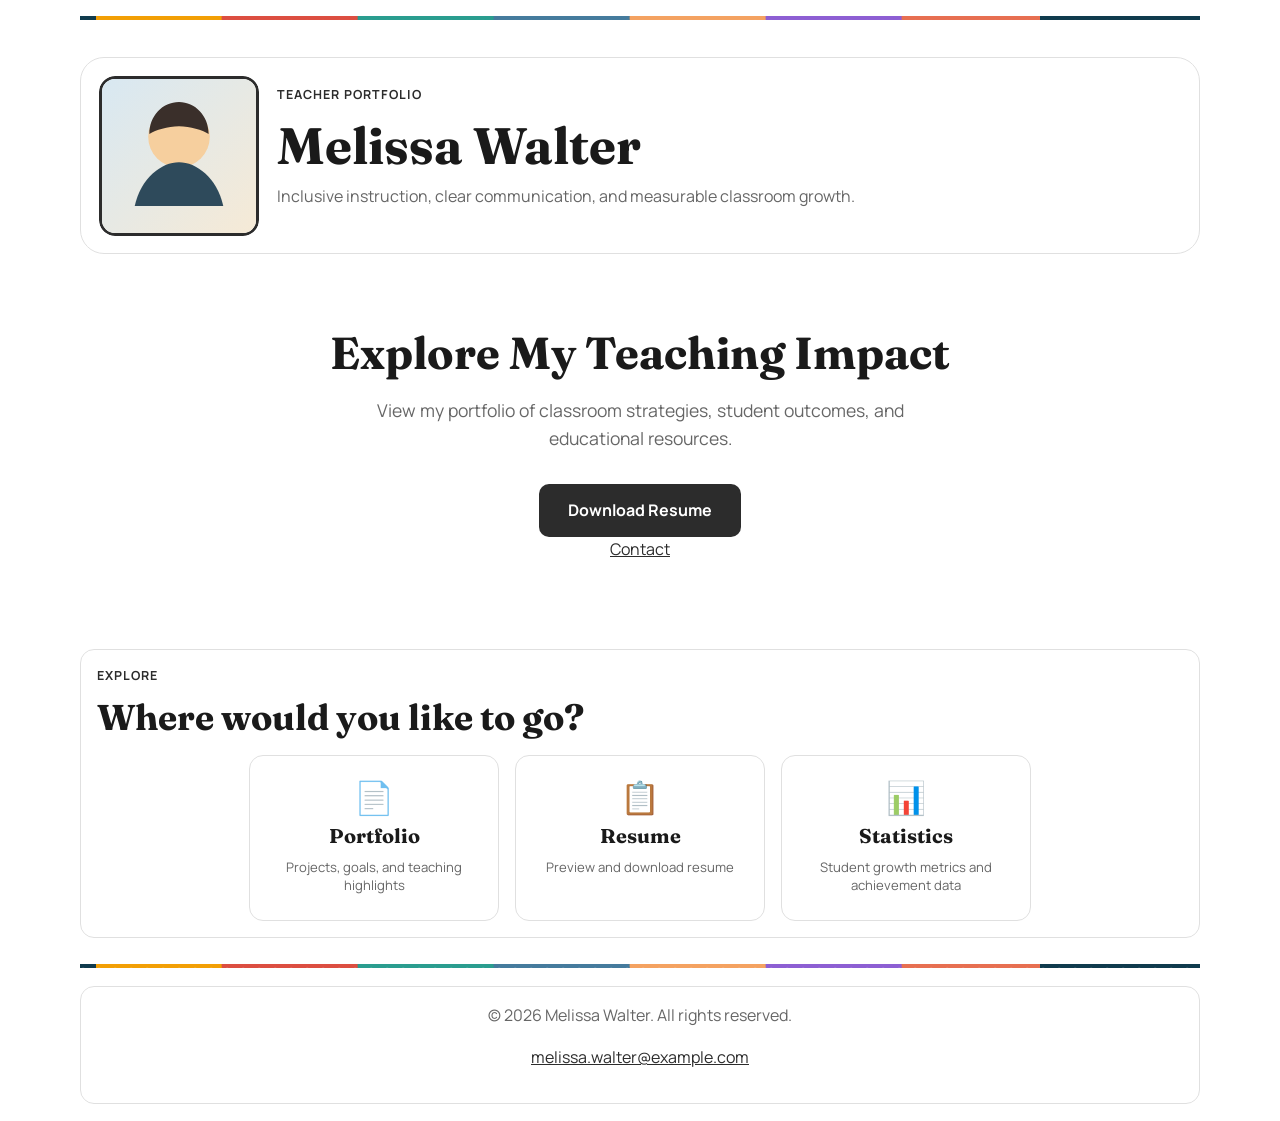
==== index.html @ 4a2b6fb2 "Update portfolio site layout, navigation, resume preview, and artifact uploads" ====
<!DOCTYPE html>
<html lang="en">
  <head>
    <meta charset="UTF-8" />
    <meta name="viewport" content="width=device-width, initial-scale=1.0" />
    <meta
      name="description"
      content="Teacher portfolio website for Melissa Walter."
    />
    <title>Melissa Walter | Teacher Portfolio</title>
    <link rel="preconnect" href="https://fonts.googleapis.com" />
    <link rel="preconnect" href="https://fonts.gstatic.com" crossorigin />
    <link
      href="https://fonts.googleapis.com/css2?family=Fraunces:wght@400;600;700&family=Manrope:wght@400;500;700&display=swap"
      rel="stylesheet"
    />
    <link rel="stylesheet" href="css/styles.css" />
  </head>
  <body>
    <header class="site-header" id="top">
      <img
        class="puzzle-strip"
        src="assets/puzzle-banner.svg"
        alt="Colorful puzzle piece banner"
      />
      <div class="header-panel">
        <label class="headshot-wrap" for="headshot-upload" title="Click to upload your headshot">
          <img
            class="headshot"
            id="headshot-img"
            src="assets/headshot-placeholder.svg"
            alt="Headshot of Melissa Walter"
          />
          <span class="headshot-overlay">Upload Photo</span>
          <input type="file" id="headshot-upload" accept="image/*" hidden />
        </label>
        <div class="header-copy">
          <p class="eyebrow">Teacher Portfolio</p>
          <h1>Melissa Walter</h1>
          <p>
            Inclusive instruction, clear communication, and measurable classroom
            growth.
          </p>
        </div>
      </div>
    </header>

    <main>
      <section class="section hero-section" aria-label="Call to action">
        <h2 class="hero-title">Explore My Teaching Impact</h2>
        <p class="hero-subtitle">View my portfolio of classroom strategies, student outcomes, and educational resources.</p>
        <div class="cta-buttons">
          <a href="resume.html" class="btn btn-primary">Download Resume</a>
        </div>
        <p class="contact-link"><a href="contact.html">Contact</a></p>
      </section>

      <section class="section nav-section" aria-label="Portfolio navigation">
        <p class="eyebrow">Explore</p>
        <h2>Where would you like to go?</h2>
        <nav class="nav-buttons" aria-label="Portfolio pages">
          <a class="nav-btn" href="portfolio.html">
            <span class="nav-btn-icon">📄</span>
            <span class="nav-btn-label">Portfolio</span>
            <span class="nav-btn-desc">Projects, goals, and teaching highlights</span>
          </a>
          <a class="nav-btn" href="#" id="resume-preview-trigger" role="button" aria-controls="resume-preview-modal" aria-haspopup="dialog">
            <span class="nav-btn-icon">📋</span>
            <span class="nav-btn-label">Resume</span>
            <span class="nav-btn-desc">Preview and download resume</span>
          </a>
          <a class="nav-btn" href="statistics.html">
            <span class="nav-btn-icon">📊</span>
            <span class="nav-btn-label">Statistics</span>
            <span class="nav-btn-desc">Student growth metrics and achievement data</span>
          </a>
        </nav>
      </section>
    </main>

    <div id="resume-preview-modal" class="resume-modal" hidden>
      <div class="resume-modal-backdrop" data-close-resume-modal="true"></div>
      <section class="resume-modal-content" role="dialog" aria-modal="true" aria-labelledby="resume-modal-title">
        <h2 id="resume-modal-title">Resume Preview</h2>
        <iframe id="home-resume-preview" class="resume-modal-preview" title="Resume preview"></iframe>
        <p class="resume-modal-question">Download this resume?</p>
        <div class="resume-modal-actions">
          <button id="resume-download-yes" class="btn btn-primary" type="button">Yes</button>
          <button id="resume-download-no" class="btn btn-secondary" type="button">No</button>
        </div>
      </section>
    </div>

    <footer class="site-footer">
      <img
        class="puzzle-strip"
        src="assets/puzzle-banner.svg"
        alt="Colorful puzzle piece banner"
      />
      <div class="footer-inner">
        <p>&copy; <span id="year"></span> Melissa Walter. All rights reserved.</p>
        <p><a href="mailto:melissa.walter@example.com">melissa.walter@example.com</a></p>
      </div>
    </footer>

    <script src="js/main.js"></script>
  </body>
</html>
---- css/styles.css ----
:root {
  --bg: #ffffff;
  --bg-accent: #f5f5f5;
  --surface: #ffffff;
  --text: #1a1a1a;
  --text-soft: #666666;
  --line: #e0e0e0;
  --brand: #2c2c2c;
  --brand-strong: #000000;
  --radius-lg: 24px;
  --radius-md: 14px;
  --shadow: 0 4px 12px rgba(0, 0, 0, 0.08);
  --container: min(1120px, calc(100% - 2rem));
}

* {
  box-sizing: border-box;
}

html,
body {
  margin: 0;
  padding: 0;
  scroll-behavior: smooth;
}

body {
  font-family: "Manrope", sans-serif;
  line-height: 1.6;
  color: var(--text);
  background: var(--bg);
  overflow-x: hidden;
}

h1,
h2,
h3 {
  font-family: "Fraunces", serif;
  line-height: 1.2;
  margin-top: 0;
}

h1 {
  font-size: clamp(2rem, 4vw, 3.4rem);
}

h2 {
  font-size: clamp(1.5rem, 2.8vw, 2.4rem);
}

p {
  margin: 0 0 1rem;
  color: var(--text-soft);
}

a {
  color: var(--brand);
}

.site-header,
.section {
  width: var(--container);
  margin-inline: auto;
}

.site-header {
  margin-top: 1rem;
  margin-bottom: 1.5rem;
}

.puzzle-strip {
  width: 100%;
  height: 4px;
  object-fit: cover;
  border-radius: 0;
  border: none;
  box-shadow: none;
  background: var(--brand);
  margin-bottom: 1rem;
}

.header-panel {
  margin-top: 0.85rem;
  display: grid;
  grid-template-columns: 160px 1fr;
  gap: 1.15rem;
  align-items: center;
  background: var(--surface);
  border: 1px solid var(--line);
  border-radius: var(--radius-lg);
  box-shadow: none;
  padding: 1.1rem;
}

.headshot-wrap {
  position: relative;
  display: block;
  width: 160px;
  height: 160px;
  border-radius: 16px;
  overflow: hidden;
  cursor: pointer;
  flex-shrink: 0;
}

.headshot {
  width: 160px;
  height: 160px;
  object-fit: cover;
  border-radius: 16px;
  border: 3px solid var(--brand);
  display: block;
  transition: transform 200ms ease;
}

.headshot-wrap:hover .headshot {
  transform: scale(1.05);
}

.headshot-overlay {
  position: absolute;
  inset: 0;
  background: rgba(18, 95, 121, 0.72);
  color: #fff;
  font-size: 0.8rem;
  font-weight: 700;
  display: flex;
  align-items: center;
  justify-content: center;
  opacity: 0;
  transition: opacity 180ms ease;
  border-radius: 16px;
}

.headshot-wrap:hover .headshot-overlay,
.headshot-wrap:focus-within .headshot-overlay {
  opacity: 1;
}

.header-copy h1 {
  margin-bottom: 0.5rem;
}

.eyebrow {
  text-transform: uppercase;
  letter-spacing: 0.08em;
  font-size: 0.78rem;
  font-weight: 700;
  color: var(--brand);
  margin-bottom: 0.6rem;
}

.section {
  margin-bottom: 1.4rem;
}

.nav-section,
.subpage-section,
.footer-inner {
  background: var(--surface);
  border: 1px solid var(--line);
  border-radius: var(--radius-md);
  box-shadow: none;
  padding: 1rem;
}

/* ===== Nav buttons (home page) ===== */
.nav-section h2 {
  margin-bottom: 1rem;
}

.nav-buttons {
  display: grid;
  grid-template-columns: repeat(auto-fit, minmax(210px, 250px));
  justify-content: center;
  gap: 1rem;
}

.nav-btn {
  display: flex;
  flex-direction: column;
  align-items: center;
  gap: 0.4rem;
  text-align: center;
  text-decoration: none;
  background: var(--surface);
  border: 1px solid var(--line);
  border-radius: var(--radius-md);
  padding: 1.6rem 1rem;
  box-shadow: none;
  transition: border-color 200ms ease, transform 200ms ease, background-color 200ms ease;
}

.nav-btn:hover {
  border-color: var(--brand);
  background: var(--bg-accent);
  transform: translateY(-2px);
  box-shadow: 0 4px 12px rgba(0, 0, 0, 0.08);
}

.nav-btn-icon {
  font-size: 2rem;
  line-height: 1;
}

.nav-btn-label {
  font-family: "Fraunces", serif;
  font-size: 1.25rem;
  font-weight: 700;
  color: var(--text);
}

.nav-btn-desc {
  font-size: 0.82rem;
  color: var(--text-soft);
  line-height: 1.4;
}

/* ===== Sub-page content ===== */
.back-link {
  display: inline-block;
  margin-bottom: 1rem;
  font-weight: 700;
  font-size: 0.9rem;
  color: var(--brand);
  text-decoration: none;
}

.back-link:hover {
  text-decoration: underline;
}

.section-hint {
  font-size: 0.85rem;
  color: var(--text-soft);
  margin-bottom: 0.75rem;
}

.editable-area {
  min-height: 260px;
  border: 1px solid var(--line);
  border-radius: 10px;
  padding: 0.9rem;
  background: var(--bg-accent);
  color: var(--text-soft);
  outline: none;
}

.editable-area:focus {
  border-color: var(--brand);
  box-shadow: 0 0 0 1px rgba(44, 44, 44, 0.1);
}

.contact-panel {
  display: grid;
  grid-template-columns: 2fr 1fr;
  gap: 1rem;
  align-items: center;
}

.contact-links {
  display: grid;
  gap: 0.55rem;
}

.portfolio-upload {
  margin-top: 0.6rem;
}

.portfolio-carousel-controls {
  display: flex;
  align-items: center;
  justify-content: center;
  gap: 0.6rem;
  margin-bottom: 0.75rem;
}

.portfolio-nav-btn {
  border: 1px solid var(--line);
  border-radius: 999px;
  background: #fff;
  color: var(--text);
  font-weight: 700;
  width: 44px;
  height: 44px;
  cursor: pointer;
}

.portfolio-nav-btn:disabled {
  opacity: 0.4;
  cursor: not-allowed;
}

.portfolio-upload-icon {
  width: 44px;
  height: 44px;
  border: 1px solid var(--line);
  border-radius: 999px;
  background: #fff;
  color: var(--text);
  font-size: 1.4rem;
  font-weight: 700;
  line-height: 1;
  display: inline-flex;
  align-items: center;
  justify-content: center;
  cursor: pointer;
}

.portfolio-image-grid {
  display: block;
}

.portfolio-image-card {
  position: relative;
  border: 1px solid var(--line);
  border-radius: 12px;
  overflow: hidden;
  background: var(--bg-accent);
  display: grid;
}

.portfolio-image-card img {
  width: 100%;
  height: clamp(320px, 70vh, 820px);
  object-fit: cover;
  display: block;
}

.portfolio-file-card {
  min-height: clamp(320px, 70vh, 820px);
  padding: 1rem;
  display: grid;
  gap: 0.5rem;
  align-content: start;
  justify-items: start;
}

.portfolio-pdf-preview {
  width: 100%;
  height: clamp(260px, 62vh, 740px);
  border: 1px solid var(--line);
  border-radius: 10px;
  background: #fff;
}

.portfolio-file-badge {
  display: inline-block;
  font-size: 0.72rem;
  font-weight: 700;
  letter-spacing: 0.04em;
  text-transform: uppercase;
  padding: 0.2rem 0.45rem;
  border-radius: 999px;
  border: 1px solid var(--line);
  background: #fff;
}

.portfolio-file-name {
  margin: 0;
  font-size: 0.92rem;
  line-height: 1.4;
  color: var(--text);
  word-break: break-word;
}

.portfolio-file-link {
  font-size: 0.85rem;
  font-weight: 700;
}

.portfolio-image-remove {
  position: absolute;
  top: 0.45rem;
  right: 0.45rem;
  border: 1px solid var(--line);
  background: #fff;
  color: var(--text);
  border-radius: 999px;
  width: 28px;
  height: 28px;
  font-weight: 700;
  cursor: pointer;
}

.portfolio-card-meta {
  display: none;
}

.portfolio-item-title,
.portfolio-item-note {
  width: 100%;
  border: 1px solid var(--line);
  border-radius: 8px;
  padding: 0.45rem 0.55rem;
  font-family: "Manrope", sans-serif;
  font-size: 0.84rem;
  color: var(--text);
  background: var(--bg);
}

.portfolio-item-title:focus,
.portfolio-item-note:focus {
  outline: none;
  border-color: var(--brand);
}

.portfolio-item-note {
  min-height: 62px;
  resize: vertical;
}

.portfolio-image-empty {
  margin: 0;
  color: var(--text-soft);
  font-size: 0.9rem;
  border: 1px dashed var(--line);
  border-radius: 12px;
  padding: 1rem;
  background: var(--bg-accent);
}

.site-footer {
  width: var(--container);
  margin: 0 auto 1.1rem;
}

.site-footer .puzzle-strip {
  margin-bottom: 0.7rem;
}

.footer-inner {
  text-align: center;
}

/* ===== TOP NAVIGATION ===== */
.top-nav {
  display: block;
  border-bottom: 1px solid var(--line);
  background: var(--surface);
}

.nav-container {
  width: var(--container);
  margin-inline: auto;
  display: flex;
  justify-content: space-between;
  align-items: center;
  padding: 0.65rem 0;
}

.nav-brand {
  display: none;
}

.nav-links {
  display: flex;
  list-style: none;
  gap: 2rem;
  margin: 0;
  padding: 0;
}

.nav-links a {
  font-weight: 600;
  font-size: 0.9rem;
  color: var(--text);
  text-decoration: none;
  transition: color 200ms ease;
}

.nav-links a:hover {
  color: var(--brand);
}

/* ===== HERO SECTION ===== */
.hero-section {
  text-align: center;
  padding: 3rem 2rem !important;
  background: var(--bg);
  border: none !important;
  box-shadow: none !important;
  margin-top: 0;
}

.hero-title {
  font-size: clamp(1.8rem, 3.5vw, 2.8rem);
  margin-bottom: 1rem;
  color: var(--text);
}

.hero-subtitle {
  font-size: 1.1rem;
  color: var(--text-soft);
  max-width: 600px;
  margin: 0 auto 2rem;
  line-height: 1.6;
}

.cta-buttons {
  display: flex;
  gap: 1rem;
  justify-content: center;
  flex-wrap: wrap;
}

/* ===== BUTTONS ===== */
.btn {
  display: inline-block;
  padding: 0.85rem 1.8rem;
  font-size: 1rem;
  font-weight: 700;
  text-decoration: none;
  border-radius: 10px;
  border: none;
  cursor: pointer;
  transition: all 250ms ease;
  font-family: "Manrope", sans-serif;
}

.btn-primary {
  background: var(--brand);
  color: #fff;
}

.btn-primary:hover {
  background: var(--brand-strong);
  transform: translateY(-2px);
  box-shadow: 0 4px 12px rgba(0, 0, 0, 0.15);
}

.btn-secondary {
  background: transparent;
  color: var(--brand);
  border: 1px solid var(--brand);
}

.btn-secondary:hover {
  background: var(--brand);
  color: #fff;
  transform: translateY(-2px);
  box-shadow: 0 4px 12px rgba(0, 0, 0, 0.1);
}

/* ===== CONTACT FORM ===== */
.contact-container {
  display: grid;
  grid-template-columns: 2fr 1fr;
  gap: 2rem;
  margin-top: 2rem;
}

.contact-form-wrapper {
  background: var(--surface);
  border: 1px solid var(--line);
  border-radius: var(--radius-md);
  padding: 1.5rem;
}

.form-group {
  margin-bottom: 1.5rem;
}

.form-group label {
  display: block;
  font-weight: 600;
  margin-bottom: 0.5rem;
  color: var(--text);
}

.form-group input,
.form-group textarea {
  width: 100%;
  padding: 0.75rem;
  border: 1px solid var(--line);
  border-radius: 6px;
  font-family: inherit;
  font-size: 1rem;
  transition: border-color 200ms ease;
}

.form-group input:focus,
.form-group textarea:focus {
  outline: none;
  border-color: var(--brand);
  box-shadow: 0 0 0 1px rgba(44, 44, 44, 0.1);
}

.contact-info {
  background: var(--bg-accent);
  border-radius: var(--radius-md);
  padding: 1.5rem;
  border: 1px solid var(--line);
}

.contact-info h3 {
  margin-top: 0;
  color: var(--brand);
}

.contact-info p {
  margin-bottom: 1.5rem;
}

.contact-info a {
  font-weight: 600;
}

.resume-modal {
  position: fixed;
  inset: 0;
  z-index: 30;
}

.resume-modal-backdrop {
  position: absolute;
  inset: 0;
  background: rgba(0, 0, 0, 0.5);
}

.resume-modal-content {
  position: relative;
  width: min(980px, calc(100% - 2rem));
  margin: 2rem auto;
  background: #fff;
  border: 1px solid var(--line);
  border-radius: 12px;
  padding: 1rem;
  box-shadow: 0 18px 40px rgba(0, 0, 0, 0.22);
  max-height: calc(100dvh - 4rem);
  overflow: auto;
}

.resume-modal-preview {
  width: 100%;
  height: clamp(280px, 62vh, 760px);
  border: 1px solid var(--line);
  border-radius: 10px;
  background: #fff;
}

.resume-modal-question {
  margin: 0.7rem 0 0.35rem;
  color: var(--text);
}

.resume-modal-actions {
  display: flex;
  gap: 0.7rem;
}

.resume-preview-panel {
  margin-top: 0.75rem;
  border: 1px solid var(--line);
  border-radius: 12px;
  background: var(--bg-accent);
  padding: 0.9rem;
}

.resume-actions {
  display: flex;
  gap: 0.75rem;
  flex-wrap: wrap;
  margin-bottom: 0.6rem;
}

.resume-preview {
  width: 100%;
  height: clamp(360px, 72vh, 980px);
  border: 1px solid var(--line);
  border-radius: 10px;
  background: #fff;
}

@media (max-width: 900px) {
  .header-panel {
    grid-template-columns: 1fr;
    margin-bottom: 1.5rem;
  }

  .contact-link {
    margin: 0;
    text-align: center;
    font-size: 1rem;
  }

  .contact-link a {
    font-weight: 600;
    text-decoration: none;
    transition: opacity 200ms ease;
  }

  .contact-link a:hover {
    opacity: 0.7;
  }

  .headshot {
    width: 140px;
    height: 140px;
  }

  .headshot-wrap {
    width: 140px;
    height: 140px;
  }

  .nav-buttons {
    grid-template-columns: repeat(auto-fit, minmax(180px, 1fr));
  }

  .editable-area {
    min-height: 230px;
  }

  .cta-buttons {
    flex-direction: column;
    align-items: center;
  }

  .resume-actions {
    flex-direction: column;
  }

  .resume-modal-content {
    margin: 1rem auto;
    max-height: calc(100dvh - 2rem);
  }

  .resume-modal-actions {
    flex-direction: column;
  }

  .portfolio-image-card img {
    height: clamp(260px, 60vh, 620px);
  }

  .portfolio-file-card {
    min-height: clamp(260px, 60vh, 620px);
  }

  .portfolio-pdf-preview {
    height: clamp(220px, 50vh, 520px);
  }

  .btn {
    width: 100%;
    max-width: 300px;
  }

  .nav-links {
    gap: 1rem;
  }
}

@media (max-width: 540px) {
  :root {
    --container: min(1120px, calc(100% - 1rem));
  }

  .nav-buttons {
    grid-template-columns: 1fr;
  }

  .nav-container {
    flex-direction: row;
    align-items: flex-start;
    gap: 1rem;
    padding-top: 0.6rem;
    padding-bottom: 0.6rem;
  }

  .nav-links {
    flex-direction: column;
    gap: 0.5rem;
    align-items: flex-end;
  }

  .contact-container {
    grid-template-columns: 1fr;
  }

  .hero-section {
    padding: 2rem 1rem !important;
  }

  .portfolio-carousel-controls {
    gap: 0.45rem;
  }

  .portfolio-nav-btn,
  .portfolio-upload-icon {
    width: 40px;
    height: 40px;
  }

  .resume-modal-preview,
  .resume-preview {
    height: clamp(240px, 52vh, 520px);
  }
}

@media (prefers-reduced-motion: no-preference) {
  .nav-section,
  .subpage-section,
  .header-panel,
  .footer-inner {
    animation: rise-in 500ms ease both;
  }
}

@keyframes rise-in {
  from {
    opacity: 0;
    transform: translateY(12px);
  }
  to {
    opacity: 1;
    transform: translateY(0);
  }
}
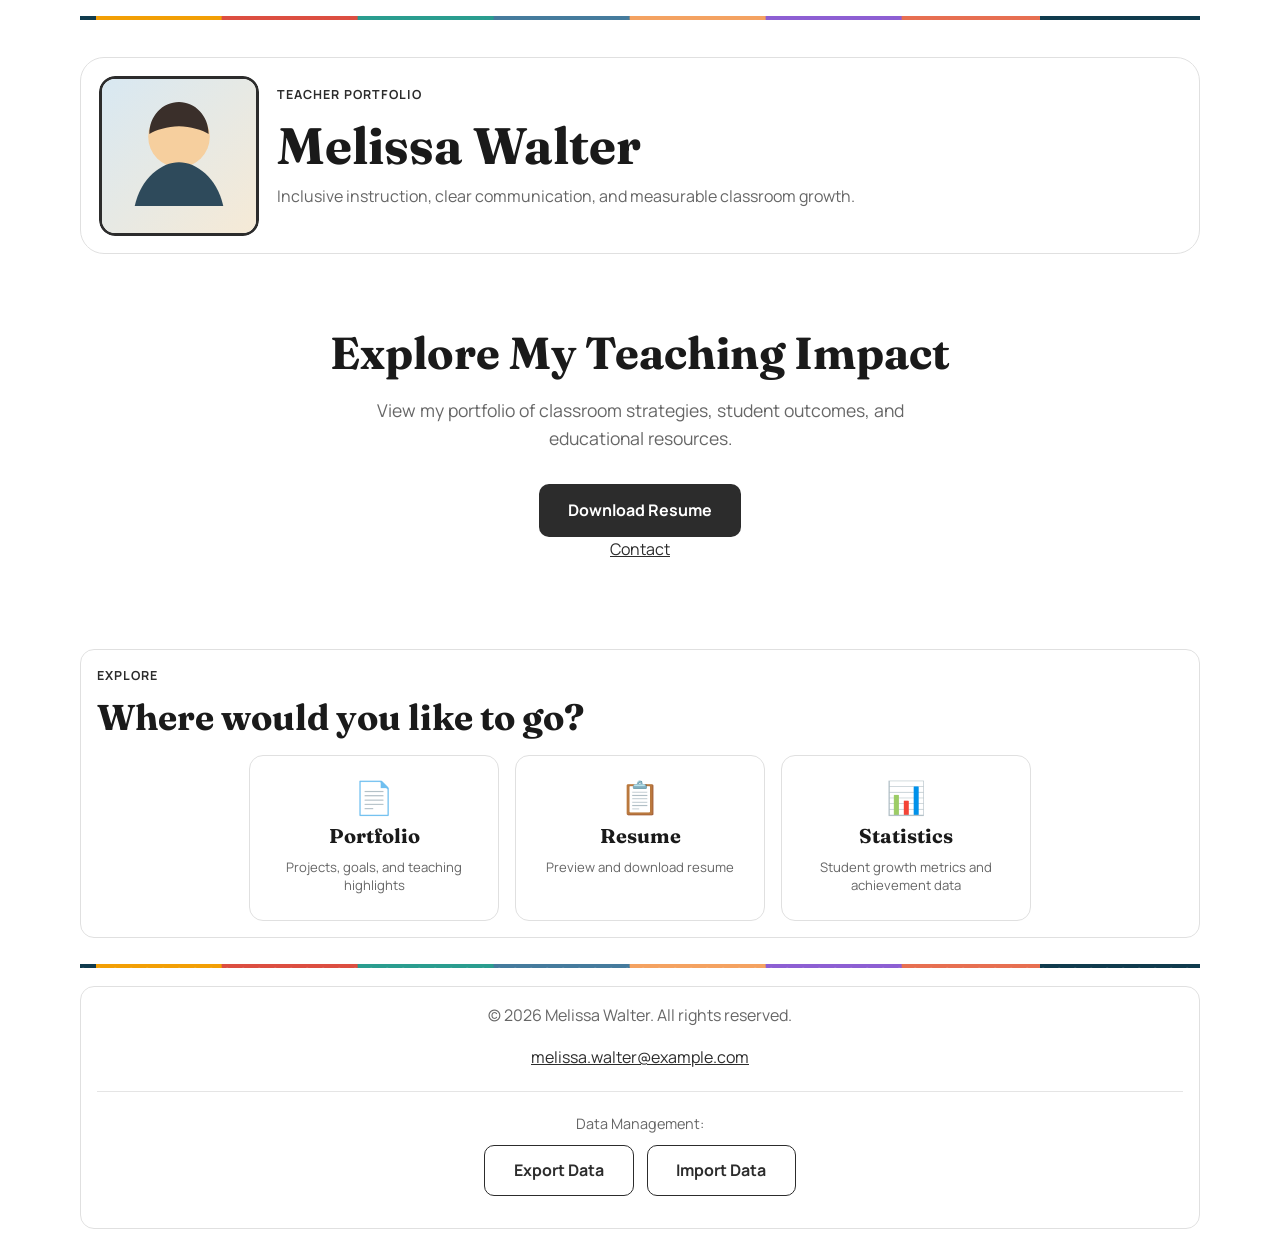
==== commit cb071b34: "Add export/import data transfer between domains" ====
--- a/index.html
+++ b/index.html
@@ -100,6 +100,13 @@
       <div class="footer-inner">
         <p>&copy; <span id="year"></span> Melissa Walter. All rights reserved.</p>
         <p><a href="mailto:melissa.walter@example.com">melissa.walter@example.com</a></p>
+        <div class="data-management" style="margin-top: 20px; padding-top: 20px; border-top: 1px solid rgba(0,0,0,0.1); font-size: 0.9em;">
+          <p style="margin-bottom: 10px;">Data Management:</p>
+          <button id="export-data-btn" class="btn btn-secondary" type="button" style="margin-right: 10px;">Export Data</button>
+          <button id="import-data-btn" class="btn btn-secondary" type="button">Import Data</button>
+          <input type="file" id="import-data-input" accept=".json" hidden />
+          <p id="data-status" style="margin-top: 10px; font-size: 0.85em; color: #666;"></p>
+        </div>
       </div>
     </footer>
 
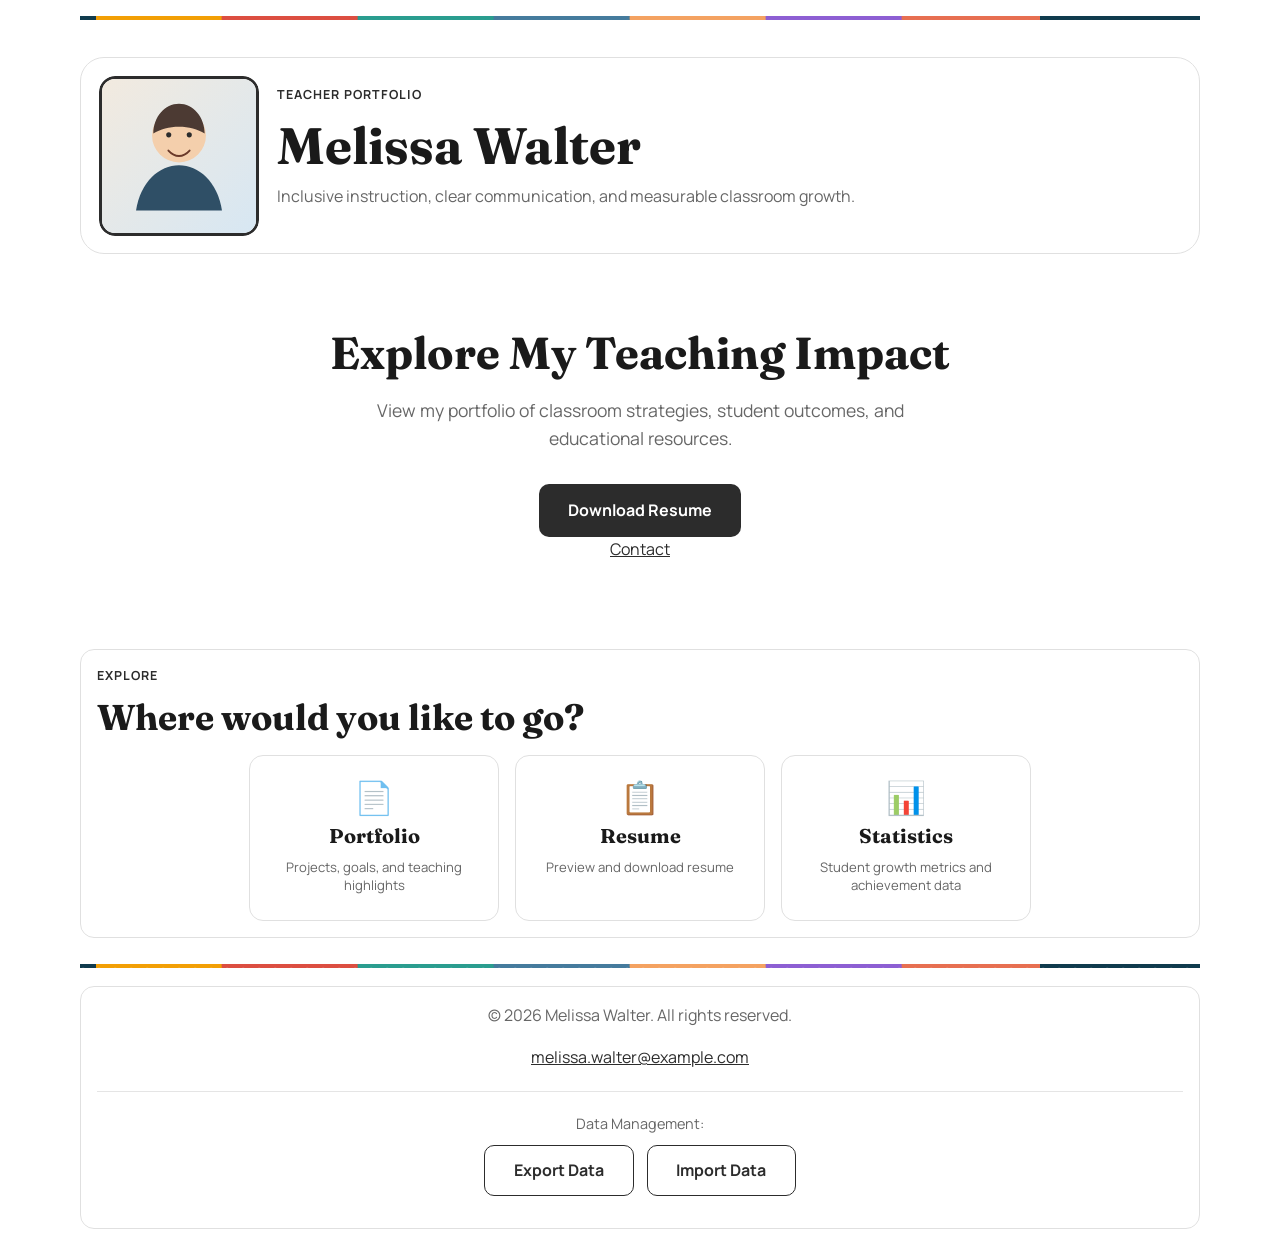
==== commit 035f3468: "Fix profile image for production deployment" ====
--- a/index.html
+++ b/index.html
@@ -28,7 +28,8 @@
           <img
             class="headshot"
             id="headshot-img"
-            src="assets/headshot-placeholder.svg"
+            src="assets/profile-photo.svg"
+            onerror="this.onerror=null;this.src='assets/headshot-placeholder.svg';"
             alt="Headshot of Melissa Walter"
           />
           <span class="headshot-overlay">Upload Photo</span>
